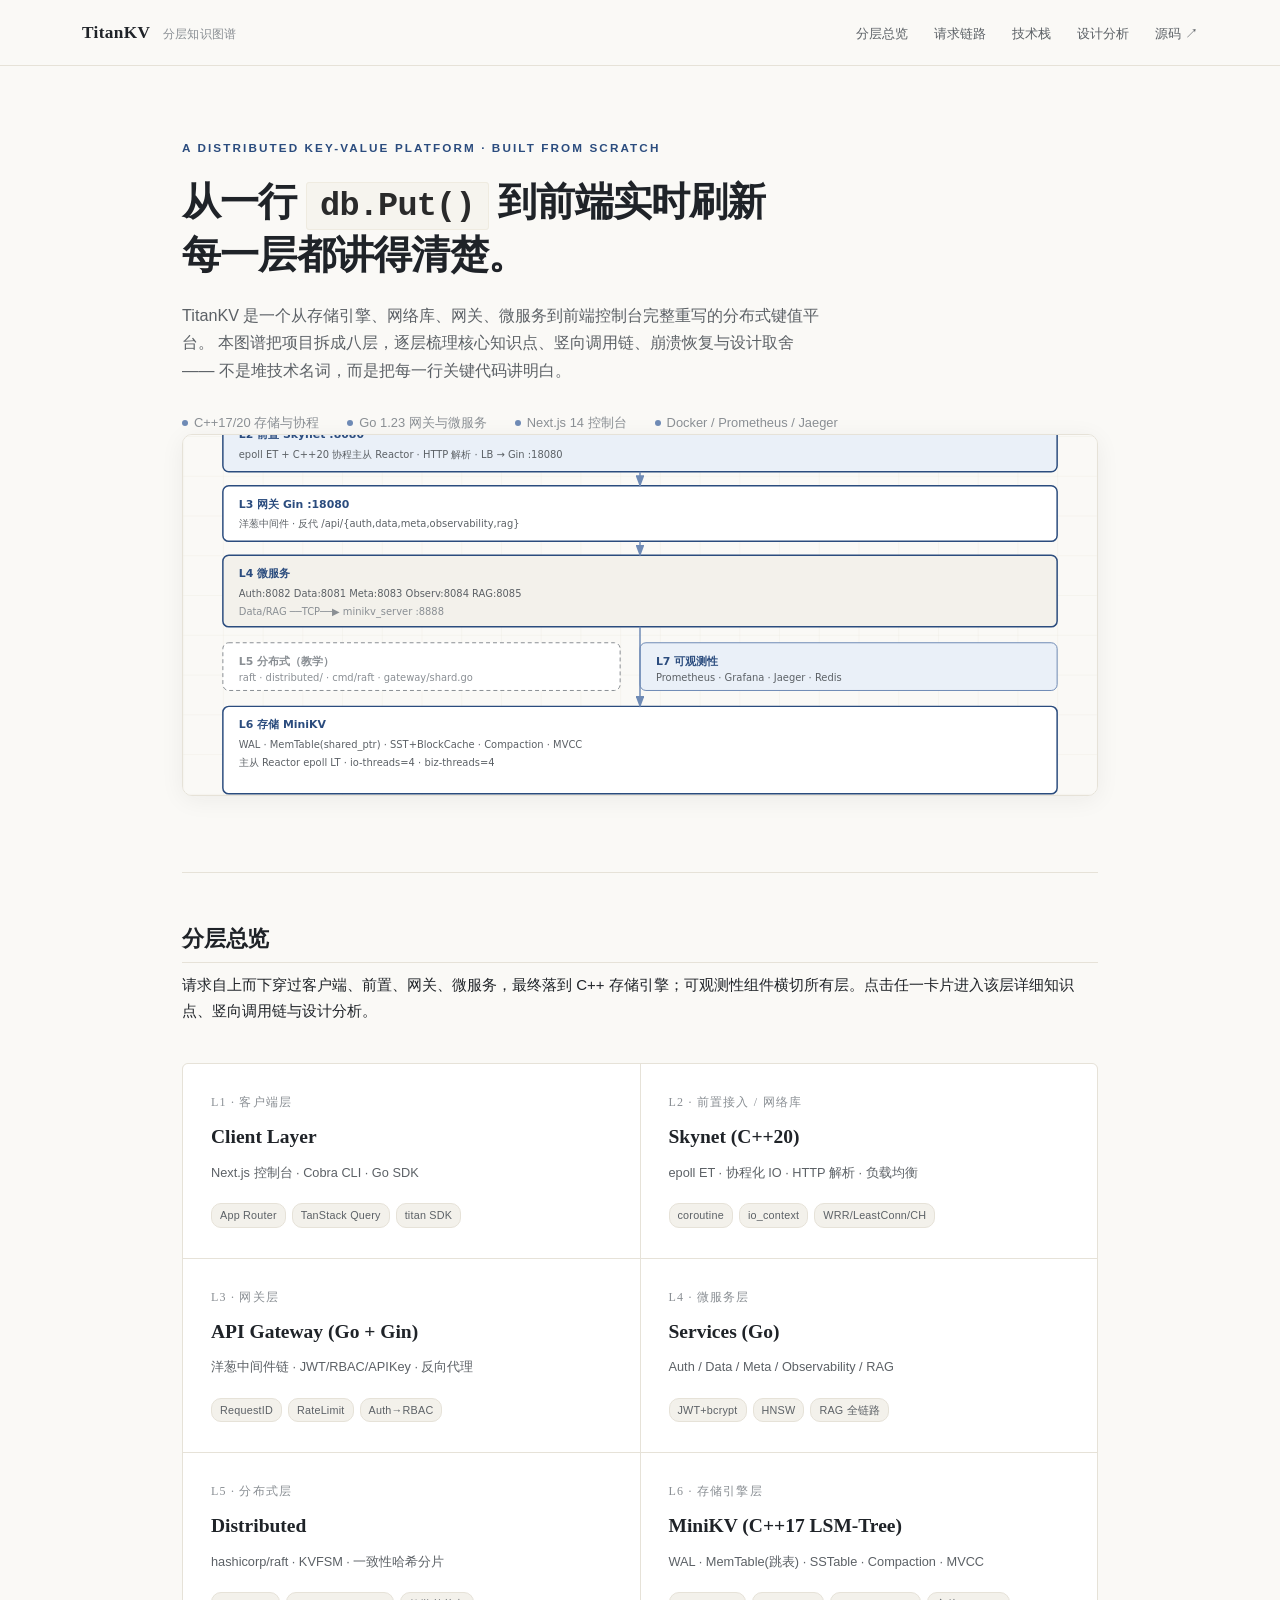
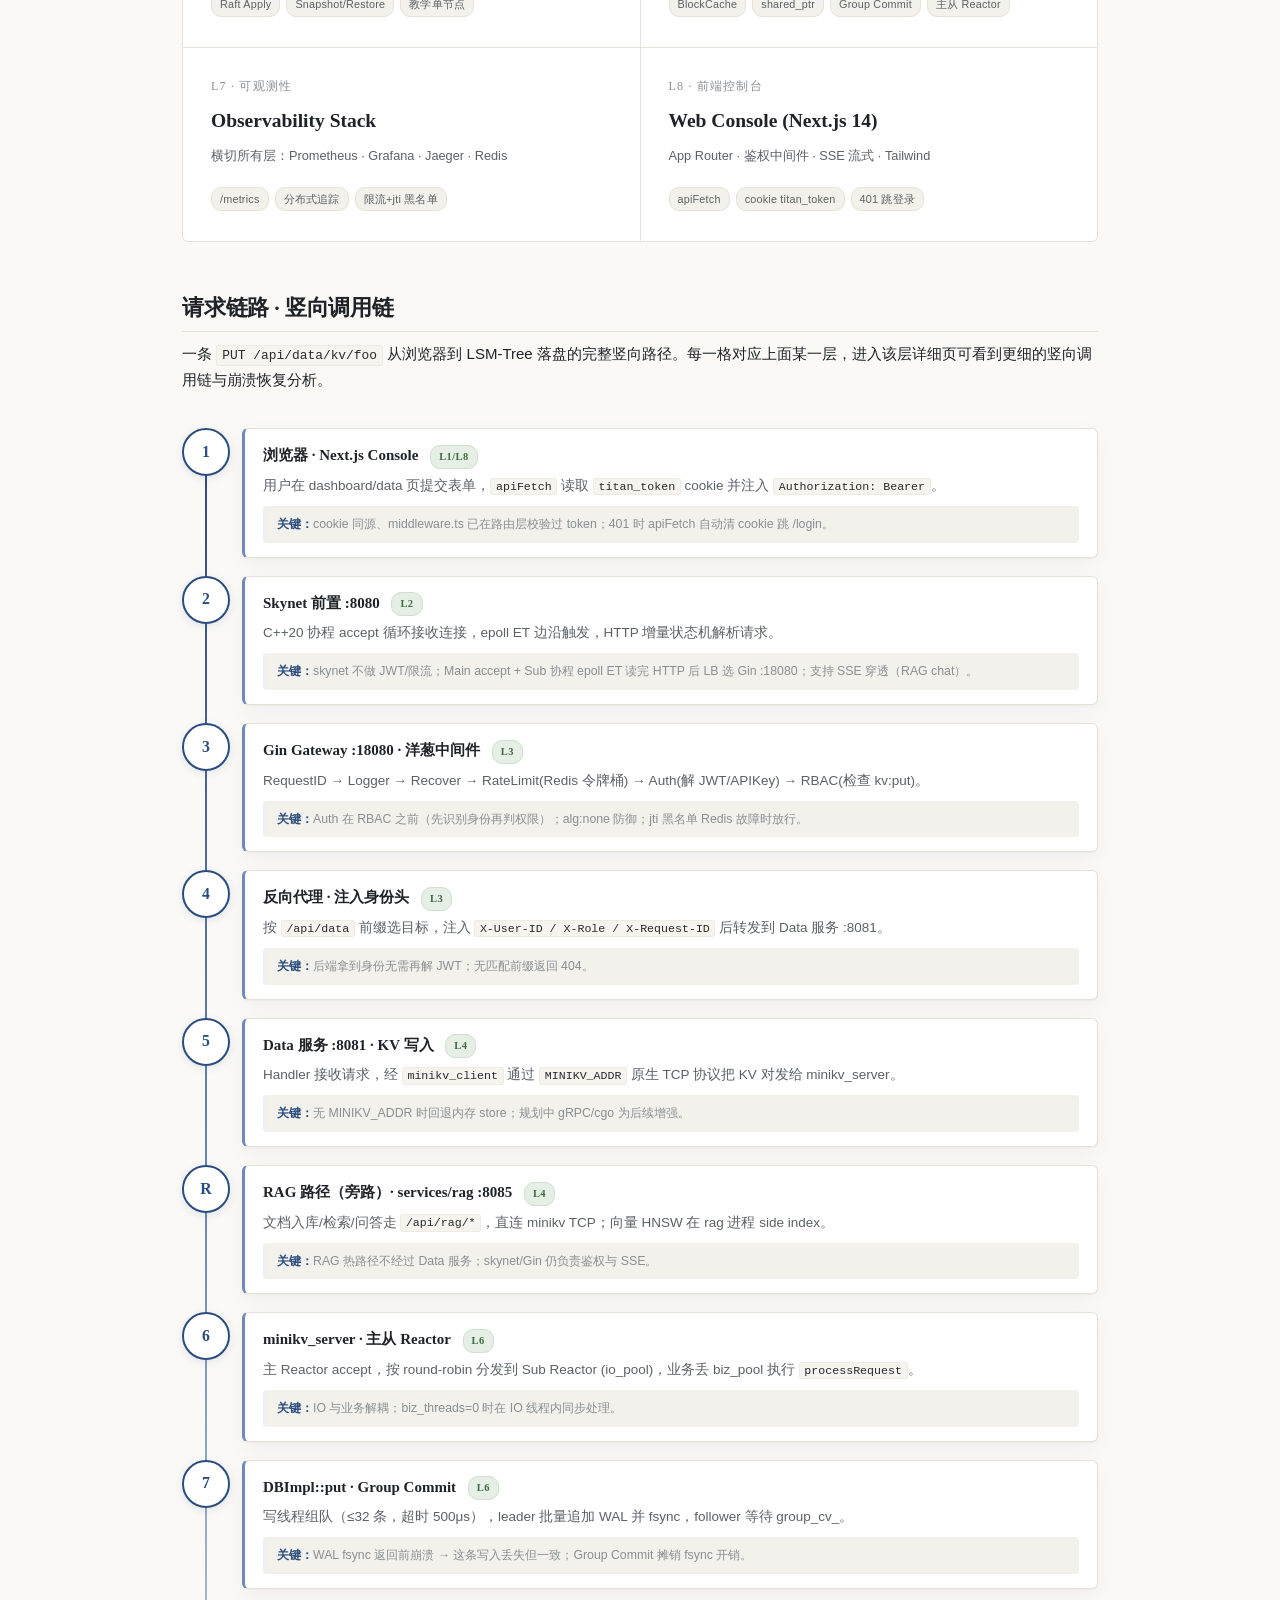
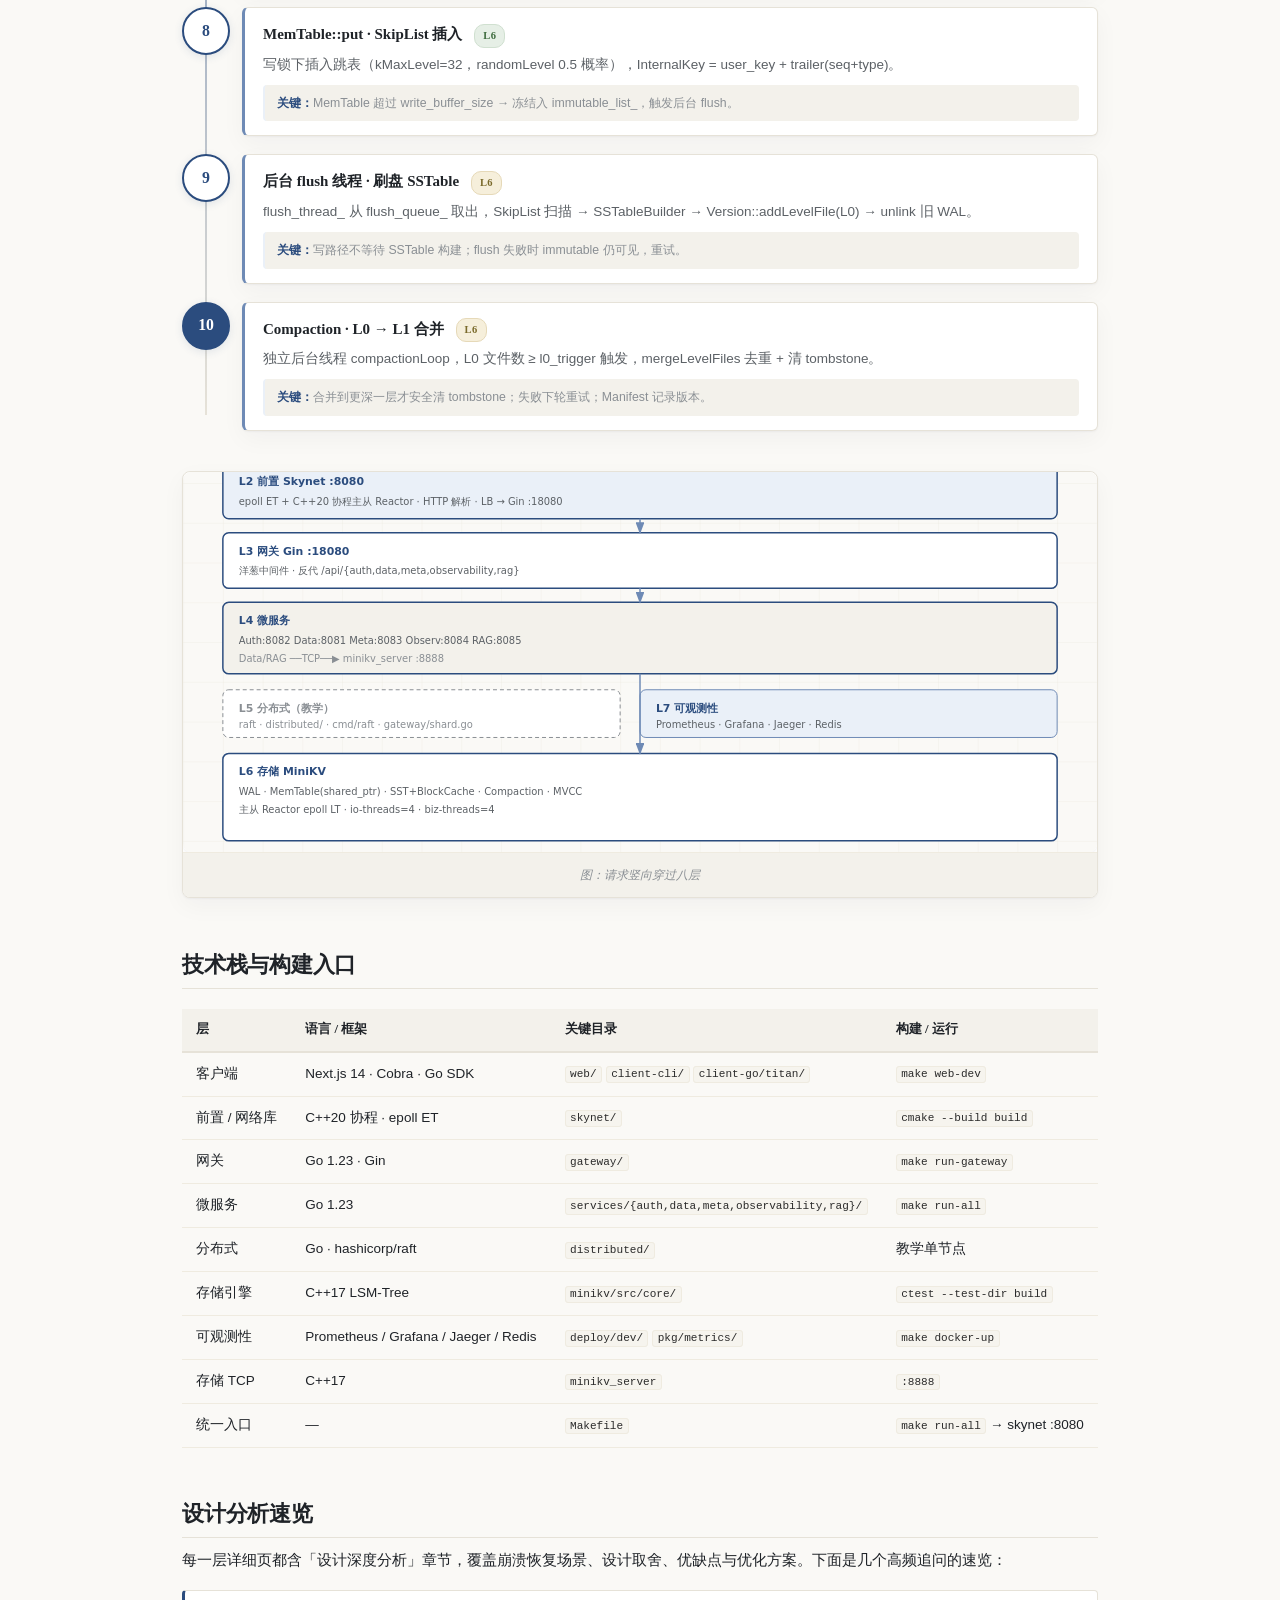
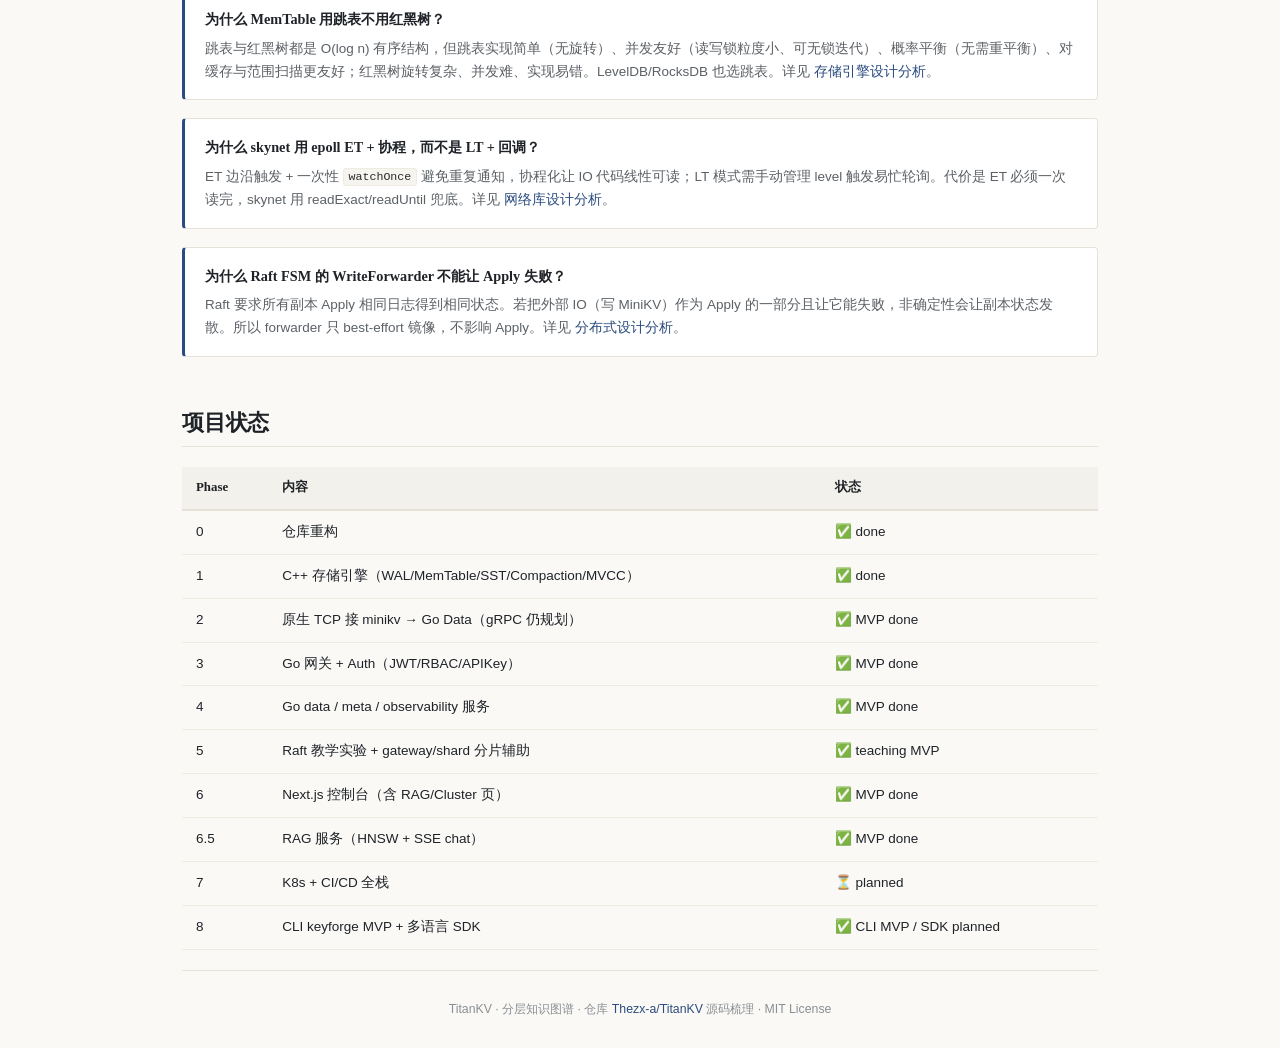
==== docs/layers/index.html @ b27667f7 "docs: 同步最新架构文档与分层知识图谱 对齐 18e3fe5 现状（RAG :8085、BlockCache、MemTable shared_ptr、skynet ET+协程、Raft 教学模块）" ====
<!DOCTYPE html>
<html lang="zh-CN">
<head>
  <meta charset="UTF-8" />
  <meta name="viewport" content="width=device-width, initial-scale=1.0" />
  <title>TitanKV · 分层知识图谱</title>
  <link rel="stylesheet" href="styles.css" />
</head>
<body>

<header class="topbar">
  <div class="topbar-inner">
    <div class="brand">TitanKV <small>分层知识图谱</small></div>
    <nav>
      <a href="#layers">分层总览</a>
      <a href="#flow">请求链路</a>
      <a href="#stack">技术栈</a>
      <a href="#analysis">设计分析</a>
      <a href="https://github.com/Thezx-a/TitanKV" target="_blank" rel="noopener">源码 ↗</a>
    </nav>
  </div>
</header>

<main class="shell">

  <section class="hero">
    <div class="eyebrow">A distributed key-value platform · built from scratch</div>
    <h1>从一行 <code>db.Put()</code> 到前端实时刷新<br/>每一层都讲得清楚。</h1>
    <p class="lede">
      TitanKV 是一个从存储引擎、网络库、网关、微服务到前端控制台完整重写的分布式键值平台。
      本图谱把项目拆成八层，逐层梳理核心知识点、竖向调用链、崩溃恢复与设计取舍——
      不是堆技术名词，而是把每一行关键代码讲明白。
    </p>
    <div class="hero-meta">
      <span><span class="dot"></span>C++17/20 存储与协程</span>
      <span><span class="dot"></span>Go 1.23 网关与微服务</span>
      <span><span class="dot"></span>Next.js 14 控制台</span>
      <span><span class="dot"></span>Docker / Prometheus / Jaeger</span>
    </div>
    <figure class="hero-figure">
      <img alt="TitanKV 数据流总览" src="architecture.svg" />
    </figure>
  </section>

  <h2 id="layers">分层总览</h2>
  <p>请求自上而下穿过客户端、前置、网关、微服务，最终落到 C++ 存储引擎；可观测性组件横切所有层。点击任一卡片进入该层详细知识点、竖向调用链与设计分析。</p>

  <div class="layer-grid">

    <a class="layer-card" href="client.html">
      <span class="num">L1 · 客户端层</span>
      <span class="title">Client Layer</span>
      <p class="sub">Next.js 控制台 · Cobra CLI · Go SDK</p>
      <div class="tags"><span class="tag">App Router</span><span class="tag">TanStack Query</span><span class="tag">titan SDK</span></div>
      <span class="arrow">→</span>
    </a>

    <a class="layer-card" href="network.html">
      <span class="num">L2 · 前置接入 / 网络库</span>
      <span class="title">Skynet (C++20)</span>
      <p class="sub">epoll ET · 协程化 IO · HTTP 解析 · 负载均衡</p>
      <div class="tags"><span class="tag">coroutine</span><span class="tag">io_context</span><span class="tag">WRR/LeastConn/CH</span></div>
      <span class="arrow">→</span>
    </a>

    <a class="layer-card" href="gateway.html">
      <span class="num">L3 · 网关层</span>
      <span class="title">API Gateway (Go + Gin)</span>
      <p class="sub">洋葱中间件链 · JWT/RBAC/APIKey · 反向代理</p>
      <div class="tags"><span class="tag">RequestID</span><span class="tag">RateLimit</span><span class="tag">Auth→RBAC</span></div>
      <span class="arrow">→</span>
    </a>

    <a class="layer-card" href="services.html">
      <span class="num">L4 · 微服务层</span>
      <span class="title">Services (Go)</span>
      <p class="sub">Auth / Data / Meta / Observability / RAG</p>
      <div class="tags"><span class="tag">JWT+bcrypt</span><span class="tag">HNSW</span><span class="tag">RAG 全链路</span></div>
      <span class="arrow">→</span>
    </a>

    <a class="layer-card" href="distributed.html">
      <span class="num">L5 · 分布式层</span>
      <span class="title">Distributed</span>
      <p class="sub">hashicorp/raft · KVFSM · 一致性哈希分片</p>
      <div class="tags"><span class="tag">Raft Apply</span><span class="tag">Snapshot/Restore</span><span class="tag">教学单节点</span></div>
      <span class="arrow">→</span>
    </a>

    <a class="layer-card" href="storage.html">
      <span class="num">L6 · 存储引擎层</span>
      <span class="title">MiniKV (C++17 LSM-Tree)</span>
      <p class="sub">WAL · MemTable(跳表) · SSTable · Compaction · MVCC</p>
      <div class="tags"><span class="tag">BlockCache</span><span class="tag">shared_ptr</span><span class="tag">Group Commit</span><span class="tag">主从 Reactor</span></div>
      <span class="arrow">→</span>
    </a>

    <a class="layer-card" href="observability.html">
      <span class="num">L7 · 可观测性</span>
      <span class="title">Observability Stack</span>
      <p class="sub">横切所有层：Prometheus · Grafana · Jaeger · Redis</p>
      <div class="tags"><span class="tag">/metrics</span><span class="tag">分布式追踪</span><span class="tag">限流+jti 黑名单</span></div>
      <span class="arrow">→</span>
    </a>

    <a class="layer-card" href="web.html">
      <span class="num">L8 · 前端控制台</span>
      <span class="title">Web Console (Next.js 14)</span>
      <p class="sub">App Router · 鉴权中间件 · SSE 流式 · Tailwind</p>
      <div class="tags"><span class="tag">apiFetch</span><span class="tag">cookie titan_token</span><span class="tag">401 跳登录</span></div>
      <span class="arrow">→</span>
    </a>

  </div>

  <h2 id="flow">请求链路 · 竖向调用链</h2>
  <p>一条 <code>PUT /api/data/kv/foo</code> 从浏览器到 LSM-Tree 落盘的完整竖向路径。每一格对应上面某一层，进入该层详细页可看到更细的竖向调用链与崩溃恢复分析。</p>

  <div class="vflow">
    <div class="vstep">
      <div class="vnode">1</div>
      <div class="vbody">
        <p class="vtitle">浏览器 · Next.js Console <span class="vtag safe">L1/L8</span></p>
        <p class="vdesc">用户在 dashboard/data 页提交表单，<code>apiFetch</code> 读取 <code>titan_token</code> cookie 并注入 <code>Authorization: Bearer</code>。</p>
        <p class="vdetail"><strong>关键：</strong>cookie 同源、middleware.ts 已在路由层校验过 token；401 时 apiFetch 自动清 cookie 跳 /login。</p>
      </div>
    </div>
    <div class="vstep">
      <div class="vnode">2</div>
      <div class="vbody">
        <p class="vtitle">Skynet 前置 :8080 <span class="vtag safe">L2</span></p>
        <p class="vdesc">C++20 协程 accept 循环接收连接，epoll ET 边沿触发，HTTP 增量状态机解析请求。</p>
        <p class="vdetail"><strong>关键：</strong>skynet 不做 JWT/限流；Main accept + Sub 协程 epoll ET 读完 HTTP 后 LB 选 Gin :18080；支持 SSE 穿透（RAG chat）。</p>
      </div>
    </div>
    <div class="vstep">
      <div class="vnode">3</div>
      <div class="vbody">
        <p class="vtitle">Gin Gateway :18080 · 洋葱中间件 <span class="vtag safe">L3</span></p>
        <p class="vdesc">RequestID → Logger → Recover → RateLimit(Redis 令牌桶) → Auth(解 JWT/APIKey) → RBAC(检查 kv:put)。</p>
        <p class="vdetail"><strong>关键：</strong>Auth 在 RBAC 之前（先识别身份再判权限）；alg:none 防御；jti 黑名单 Redis 故障时放行。</p>
      </div>
    </div>
    <div class="vstep">
      <div class="vnode">4</div>
      <div class="vbody">
        <p class="vtitle">反向代理 · 注入身份头 <span class="vtag safe">L3</span></p>
        <p class="vdesc">按 <code>/api/data</code> 前缀选目标，注入 <code>X-User-ID / X-Role / X-Request-ID</code> 后转发到 Data 服务 :8081。</p>
        <p class="vdetail"><strong>关键：</strong>后端拿到身份无需再解 JWT；无匹配前缀返回 404。</p>
      </div>
    </div>
    <div class="vstep">
      <div class="vnode">5</div>
      <div class="vbody">
        <p class="vtitle">Data 服务 :8081 · KV 写入 <span class="vtag safe">L4</span></p>
        <p class="vdesc">Handler 接收请求，经 <code>minikv_client</code> 通过 <code>MINIKV_ADDR</code> 原生 TCP 协议把 KV 对发给 minikv_server。</p>
        <p class="vdetail"><strong>关键：</strong>无 MINIKV_ADDR 时回退内存 store；规划中 gRPC/cgo 为后续增强。</p>
      </div>
    </div>
    <div class="vstep alt">
      <div class="vnode">R</div>
      <div class="vbody">
        <p class="vtitle">RAG 路径（旁路）· services/rag :8085 <span class="vtag safe">L4</span></p>
        <p class="vdesc">文档入库/检索/问答走 <code>/api/rag/*</code>，直连 minikv TCP；向量 HNSW 在 rag 进程 side index。</p>
        <p class="vdetail"><strong>关键：</strong>RAG 热路径不经过 Data 服务；skynet/Gin 仍负责鉴权与 SSE。</p>
      </div>
    </div>
    <div class="vstep">
      <div class="vnode">6</div>
      <div class="vbody">
        <p class="vtitle">minikv_server · 主从 Reactor <span class="vtag safe">L6</span></p>
        <p class="vdesc">主 Reactor accept，按 round-robin 分发到 Sub Reactor (io_pool)，业务丢 biz_pool 执行 <code>processRequest</code>。</p>
        <p class="vdetail"><strong>关键：</strong>IO 与业务解耦；biz_threads=0 时在 IO 线程内同步处理。</p>
      </div>
    </div>
    <div class="vstep">
      <div class="vnode">7</div>
      <div class="vbody">
        <p class="vtitle">DBImpl::put · Group Commit <span class="vtag safe">L6</span></p>
        <p class="vdesc">写线程组队（≤32 条，超时 500μs），leader 批量追加 WAL 并 fsync，follower 等待 group_cv_。</p>
        <p class="vdetail"><strong>关键：</strong>WAL fsync 返回前崩溃 → 这条写入丢失但一致；Group Commit 摊销 fsync 开销。</p>
      </div>
    </div>
    <div class="vstep">
      <div class="vnode">8</div>
      <div class="vbody">
        <p class="vtitle">MemTable::put · SkipList 插入 <span class="vtag safe">L6</span></p>
        <p class="vdesc">写锁下插入跳表（kMaxLevel=32，randomLevel 0.5 概率），InternalKey = user_key + trailer(seq+type)。</p>
        <p class="vdetail"><strong>关键：</strong>MemTable 超过 write_buffer_size → 冻结入 immutable_list_，触发后台 flush。</p>
      </div>
    </div>
    <div class="vstep">
      <div class="vnode">9</div>
      <div class="vbody">
        <p class="vtitle">后台 flush 线程 · 刷盘 SSTable <span class="vtag warn">L6</span></p>
        <p class="vdesc">flush_thread_ 从 flush_queue_ 取出，SkipList 扫描 → SSTableBuilder → Version::addLevelFile(L0) → unlink 旧 WAL。</p>
        <p class="vdetail"><strong>关键：</strong>写路径不等待 SSTable 构建；flush 失败时 immutable 仍可见，重试。</p>
      </div>
    </div>
    <div class="vstep">
      <div class="vnode alt">10</div>
      <div class="vbody">
        <p class="vtitle">Compaction · L0 → L1 合并 <span class="vtag warn">L6</span></p>
        <p class="vdesc">独立后台线程 compactionLoop，L0 文件数 ≥ l0_trigger 触发，mergeLevelFiles 去重 + 清 tombstone。</p>
        <p class="vdetail"><strong>关键：</strong>合并到更深一层才安全清 tombstone；失败下轮重试；Manifest 记录版本。</p>
      </div>
    </div>
  </div>

  <figure class="figure wide arch-svg-wrap"><img alt="TitanKV 分层架构图" src="architecture.svg" style="width:100%;height:auto"/><figcaption class="figcap">图：请求竖向穿过八层</figcaption></figure>

  <h2 id="stack">技术栈与构建入口</h2>

  <table class="kp">
    <thead><tr><th>层</th><th>语言 / 框架</th><th>关键目录</th><th>构建 / 运行</th></tr></thead>
    <tbody>
      <tr><td>客户端</td><td>Next.js 14 · Cobra · Go SDK</td><td><code>web/</code> <code>client-cli/</code> <code>client-go/titan/</code></td><td><code>make web-dev</code></td></tr>
      <tr><td>前置 / 网络库</td><td>C++20 协程 · epoll ET</td><td><code>skynet/</code></td><td><code>cmake --build build</code></td></tr>
      <tr><td>网关</td><td>Go 1.23 · Gin</td><td><code>gateway/</code></td><td><code>make run-gateway</code></td></tr>
      <tr><td>微服务</td><td>Go 1.23</td><td><code>services/{auth,data,meta,observability,rag}/</code></td><td><code>make run-all</code></td></tr>
      <tr><td>分布式</td><td>Go · hashicorp/raft</td><td><code>distributed/</code></td><td>教学单节点</td></tr>
      <tr><td>存储引擎</td><td>C++17 LSM-Tree</td><td><code>minikv/src/core/</code></td><td><code>ctest --test-dir build</code></td></tr>
      <tr><td>可观测性</td><td>Prometheus / Grafana / Jaeger / Redis</td><td><code>deploy/dev/</code> <code>pkg/metrics/</code></td><td><code>make docker-up</code></td></tr>
      <tr><td>存储 TCP</td><td>C++17</td><td><code>minikv_server</code></td><td><code>:8888</code></td></tr>
      <tr><td>统一入口</td><td>—</td><td><code>Makefile</code></td><td><code>make run-all</code> → skynet :8080</td></tr>
    </tbody>
  </table>

  <h2 id="analysis">设计分析速览</h2>
  <p>每一层详细页都含「设计深度分析」章节，覆盖崩溃恢复场景、设计取舍、优缺点与优化方案。下面是几个高频追问的速览：</p>

  <div class="callout">
    <span class="ctitle">为什么 MemTable 用跳表不用红黑树？</span>
    跳表与红黑树都是 O(log n) 有序结构，但跳表实现简单（无旋转）、并发友好（读写锁粒度小、可无锁迭代）、概率平衡（无需重平衡）、对缓存与范围扫描更友好；红黑树旋转复杂、并发难、实现易错。LevelDB/RocksDB 也选跳表。详见 <a href="storage.html#analysis">存储引擎设计分析</a>。
  </div>
  <div class="callout">
    <span class="ctitle">为什么 skynet 用 epoll ET + 协程，而不是 LT + 回调？</span>
    ET 边沿触发 + 一次性 <code>watchOnce</code> 避免重复通知，协程化让 IO 代码线性可读；LT 模式需手动管理 level 触发易忙轮询。代价是 ET 必须一次读完，skynet 用 readExact/readUntil 兜底。详见 <a href="network.html#analysis">网络库设计分析</a>。
  </div>
  <div class="callout">
    <span class="ctitle">为什么 Raft FSM 的 WriteForwarder 不能让 Apply 失败？</span>
    Raft 要求所有副本 Apply 相同日志得到相同状态。若把外部 IO（写 MiniKV）作为 Apply 的一部分且让它能失败，非确定性会让副本状态发散。所以 forwarder 只 best-effort 镜像，不影响 Apply。详见 <a href="distributed.html#analysis">分布式设计分析</a>。
  </div>

  <h2>项目状态</h2>
  <table class="kp">
    <thead><tr><th>Phase</th><th>内容</th><th>状态</th></tr></thead>
    <tbody>
      <tr><td>0</td><td>仓库重构</td><td>✅ done</td></tr>
      <tr><td>1</td><td>C++ 存储引擎（WAL/MemTable/SST/Compaction/MVCC）</td><td>✅ done</td></tr>
      <tr><td>2</td><td>原生 TCP 接 minikv → Go Data（gRPC 仍规划）</td><td>✅ MVP done</td></tr>
      <tr><td>3</td><td>Go 网关 + Auth（JWT/RBAC/APIKey）</td><td>✅ MVP done</td></tr>
      <tr><td>4</td><td>Go data / meta / observability 服务</td><td>✅ MVP done</td></tr>
      <tr><td>5</td><td>Raft 教学实验 + gateway/shard 分片辅助</td><td>✅ teaching MVP</td></tr>
      <tr><td>6</td><td>Next.js 控制台（含 RAG/Cluster 页）</td><td>✅ MVP done</td></tr>
      <tr><td>6.5</td><td>RAG 服务（HNSW + SSE chat）</td><td>✅ MVP done</td></tr>
      <tr><td>7</td><td>K8s + CI/CD 全栈</td><td>⏳ planned</td></tr>
      <tr><td>8</td><td>CLI keyforge MVP + 多语言 SDK</td><td>✅ CLI MVP / SDK planned</td></tr>
    </tbody>
  </table>

  <div class="footer">
    TitanKV · 分层知识图谱 · 仓库 <a href="https://github.com/Thezx-a/TitanKV">Thezx-a/TitanKV</a> 源码梳理 · MIT License
  </div>

</main>

</body>
</html>
---- docs/layers/styles.css ----
/* ============================================================
   TitanKV 分层知识图谱 — 共享样式
   设计基调：浅色 / 简约 / 编辑器感 / 低 AI 味
   ============================================================ */

:root {
  /* 暖白底 + 墨黑字 + 单一深蓝点缀 */
  --bg:          #FAF9F6;
  --bg-soft:     #F3F1EB;
  --bg-card:     #FFFFFF;
  --ink:         #1F2328;
  --ink-soft:    #5C6166;
  --ink-mute:    #8A8F94;
  --line:        #E6E2D8;
  --line-soft:   #EFEBE0;
  --accent:      #2B4C7E;        /* 深墨蓝 */
  --accent-soft: #EAF0F8;
  --accent-mute: #6E8AB5;
  --warn:        #8A5A2B;        /* 暖棕，仅用于标签 */
  --code-bg:     #F6F4EE;
  --code-ink:    #2A2A2A;
  --shadow:      0 1px 2px rgba(31,35,40,.04), 0 8px 24px rgba(31,35,40,.04);
}

* { box-sizing: border-box; }

html, body {
  margin: 0;
  padding: 0;
  background: var(--bg);
  color: var(--ink);
  font-family: -apple-system, BlinkMacSystemFont, "Segoe UI", "PingFang SC",
               "Hiragino Sans GB", "Microsoft YaHei", "Helvetica Neue", Arial, sans-serif;
  font-size: 15px;
  line-height: 1.7;
  -webkit-font-smoothing: antialiased;
  -moz-osx-font-smoothing: grayscale;
  text-rendering: optimizeLegibility;
}

/* 衬线标题 — 编辑器/文档感，弱化 AI 模板感 */
h1, h2, h3, h4 {
  font-family: "Iowan Old Style", "Apple Garamond", "Baskerville",
               "Times New Roman", "Songti SC", "SimSun", serif;
  color: var(--ink);
  font-weight: 600;
  letter-spacing: -0.01em;
  line-height: 1.35;
  margin: 0 0 .4em;
}
h1 { font-size: 2.1rem; letter-spacing: -0.02em; }
h2 { font-size: 1.45rem; margin-top: 2.4em; padding-bottom: .35em; border-bottom: 1px solid var(--line); }
h3 { font-size: 1.12rem; margin-top: 1.8em; color: var(--ink); }
h4 { font-size: .98rem; margin-top: 1.4em; color: var(--ink-soft); font-weight: 600; }

p { margin: 0 0 1em; }
a { color: var(--accent); text-decoration: none; border-bottom: 1px solid transparent; transition: border-color .15s; }
a:hover { border-bottom-color: var(--accent); }

code, pre, kbd {
  font-family: "SFMono-Regular", "JetBrains Mono", "Fira Code", Consolas,
               "Liberation Mono", Menlo, monospace;
  font-size: .86em;
}
code {
  background: var(--code-bg);
  color: var(--code-ink);
  padding: .12em .4em;
  border-radius: 3px;
  border: 1px solid var(--line-soft);
}
pre {
  background: var(--code-bg);
  border: 1px solid var(--line);
  border-left: 3px solid var(--accent-mute);
  border-radius: 4px;
  padding: 1em 1.15em;
  overflow-x: auto;
  margin: 1.2em 0;
  line-height: 1.55;
}
pre code { background: none; border: 0; padding: 0; font-size: .85em; }

/* —— 布局 —— */
.shell {
  max-width: 980px;
  margin: 0 auto;
  padding: 0 32px;
}
.layout {
  display: grid;
  grid-template-columns: 220px 1fr;
  gap: 48px;
  max-width: 1180px;
  margin: 0 auto;
  padding: 0 32px;
}
.sidebar {
  position: sticky;
  top: 0;
  align-self: start;
  height: 100vh;
  padding: 40px 0;
  overflow-y: auto;
}
.content { padding: 48px 0 96px; min-width: 0; }

/* —— 顶部细条 —— */
.topbar {
  border-bottom: 1px solid var(--line);
  background: var(--bg);
}
.topbar-inner {
  max-width: 1180px;
  margin: 0 auto;
  padding: 18px 32px;
  display: flex;
  align-items: baseline;
  justify-content: space-between;
}
.brand {
  font-family: "Iowan Old Style", "Baskerville", "Songti SC", serif;
  font-size: 1.15rem;
  font-weight: 600;
  letter-spacing: .02em;
}
.brand small {
  font-family: inherit;
  font-weight: 400;
  color: var(--ink-mute);
  font-size: .82rem;
  margin-left: 8px;
}
.topbar nav a {
  color: var(--ink-soft);
  font-size: .88rem;
  margin-left: 22px;
  border-bottom: 0;
}
.topbar nav a:hover { color: var(--accent); }

/* —— 首页 hero —— */
.hero {
  padding: 72px 0 40px;
  border-bottom: 1px solid var(--line);
}
.hero .eyebrow {
  font-size: .78rem;
  letter-spacing: .18em;
  text-transform: uppercase;
  color: var(--accent);
  font-weight: 600;
  margin-bottom: 18px;
}
.hero h1 {
  font-size: 2.6rem;
  margin-bottom: .5em;
}
.hero .lede {
  font-size: 1.08rem;
  color: var(--ink-soft);
  max-width: 640px;
  margin-bottom: 0;
}
.hero-meta {
  margin-top: 28px;
  display: flex;
  gap: 28px;
  flex-wrap: wrap;
  color: var(--ink-mute);
  font-size: .86rem;
}
.hero-meta span { display: inline-flex; align-items: center; gap: 6px; }
.dot { width: 6px; height: 6px; border-radius: 50%; background: var(--accent-mute); display: inline-block; }

/* —— 层卡片网格 —— */
.layer-grid {
  display: grid;
  grid-template-columns: repeat(2, 1fr);
  gap: 1px;
  background: var(--line);
  border: 1px solid var(--line);
  border-radius: 6px;
  overflow: hidden;
  margin: 40px 0;
}
.layer-card {
  background: var(--bg-card);
  padding: 28px 28px 30px;
  text-decoration: none;
  color: inherit;
  border-bottom: 0;
  display: flex;
  flex-direction: column;
  gap: 8px;
  transition: background .15s;
  position: relative;
}
.layer-card:hover { background: var(--accent-soft); border-bottom: 0; }
.layer-card .num {
  font-family: "Iowan Old Style", "Baskerville", serif;
  font-size: .8rem;
  color: var(--ink-mute);
  letter-spacing: .1em;
}
.layer-card .title {
  font-family: "Iowan Old Style", "Baskerville", "Songti SC", serif;
  font-size: 1.3rem;
  font-weight: 600;
  color: var(--ink);
}
.layer-card .sub {
  font-size: .85rem;
  color: var(--ink-soft);
  margin: 0;
}
.layer-card .tags {
  margin-top: 12px;
  display: flex;
  gap: 6px;
  flex-wrap: wrap;
}
.tag {
  font-size: .72rem;
  color: var(--ink-soft);
  background: var(--bg-soft);
  border: 1px solid var(--line);
  padding: 2px 8px;
  border-radius: 10px;
  letter-spacing: .02em;
}
.layer-card .arrow {
  position: absolute;
  right: 24px;
  bottom: 26px;
  color: var(--accent-mute);
  font-size: 1.1rem;
  opacity: 0;
  transition: opacity .15s, transform .15s;
}
.layer-card:hover .arrow { opacity: 1; transform: translateX(4px); }

/* —— 请求链路（流程图） —— */
.flow {
  border: 1px solid var(--line);
  border-radius: 6px;
  background: var(--bg-card);
  padding: 28px;
  margin: 32px 0;
}
.flow-title {
  font-family: "Iowan Old Style", "Baskerville", serif;
  font-size: 1.05rem;
  margin: 0 0 18px;
  color: var(--ink);
}
.flow-track {
  display: flex;
  align-items: stretch;
  gap: 0;
  overflow-x: auto;
  padding-bottom: 4px;
}
.flow-node {
  flex: 1;
  min-width: 110px;
  text-align: center;
  padding: 14px 8px;
  border: 1px solid var(--line);
  border-radius: 4px;
  background: var(--bg);
  font-size: .82rem;
}
.flow-node .fn {
  font-weight: 600;
  color: var(--ink);
  display: block;
  margin-bottom: 2px;
}
.flow-node .fd { color: var(--ink-mute); font-size: .74rem; }
.flow-arrow {
  flex: 0 0 auto;
  align-self: center;
  color: var(--accent-mute);
  padding: 0 6px;
  font-size: .9rem;
}

/* —— 数据流图（首页 ASCII 风） —— */
.arch-diagram {
  background: var(--bg-card);
  border: 1px solid var(--line);
  border-radius: 6px;
  padding: 24px 28px;
  margin: 32px 0;
  font-family: "SFMono-Regular", "JetBrains Mono", Consolas, monospace;
  font-size: .78rem;
  line-height: 1.5;
  color: var(--ink-soft);
  overflow-x: auto;
  white-space: pre;
}

/* —— 知识表 —— */
table.kp {
  width: 100%;
  border-collapse: collapse;
  margin: 20px 0;
  font-size: .9rem;
}
table.kp th, table.kp td {
  text-align: left;
  padding: 10px 14px;
  border-bottom: 1px solid var(--line-soft);
  vertical-align: top;
}
table.kp thead th {
  font-family: "Iowan Old Style", "Basketti", serif;
  font-weight: 600;
  color: var(--ink);
  border-bottom: 2px solid var(--line);
  background: var(--bg-soft);
  font-size: .86rem;
}
table.kp tbody tr:hover { background: var(--bg-soft); }
table.kp td code { font-size: .82em; }

/* —— 知识块（每层详情用） —— */
.block {
  border: 1px solid var(--line);
  border-radius: 6px;
  background: var(--bg-card);
  padding: 26px 30px;
  margin: 22px 0;
  box-shadow: var(--shadow);
}
.block-head {
  display: flex;
  align-items: baseline;
  justify-content: space-between;
  margin-bottom: 14px;
  padding-bottom: 12px;
  border-bottom: 1px solid var(--line-soft);
}
.block-head h3 { margin: 0; font-size: 1.08rem; }
.block-head .src {
  font-family: "SFMono-Regular", Consolas, monospace;
  font-size: .76rem;
  color: var(--ink-mute);
}
.block-head .src a { color: var(--accent-mute); }
.block-body p { font-size: .92rem; color: var(--ink-soft); margin-bottom: .8em; }
.block-body ul { padding-left: 1.2em; margin: .4em 0 .8em; color: var(--ink-soft); font-size: .92rem; }
.block-body li { margin-bottom: .35em; }
.block-body li strong { color: var(--ink); font-weight: 600; }

/* —— 侧栏导航 —— */
.side-title {
  font-family: "Iowan Old Style", "Basketti", serif;
  font-size: .78rem;
  letter-spacing: .14em;
  text-transform: uppercase;
  color: var(--ink-mute);
  margin: 0 0 14px;
}
.side-list { list-style: none; padding: 0; margin: 0 0 28px; }
.side-list li { margin: 0 0 2px; }
.side-list a {
  display: block;
  padding: 5px 0;
  color: var(--ink-soft);
  font-size: .86rem;
  border-bottom: 0;
  border-left: 2px solid transparent;
  padding-left: 12px;
}
.side-list a:hover { color: var(--accent); border-left-color: var(--accent-soft); }
.side-list a.active { color: var(--accent); border-left-color: var(--accent); font-weight: 500; }
.side-list .layer-num { color: var(--ink-mute); font-size: .76rem; margin-right: 6px; }

.side-back {
  display: inline-block;
  margin-top: 18px;
  font-size: .84rem;
  color: var(--ink-soft);
  border: 1px solid var(--line);
  padding: 6px 12px;
  border-radius: 4px;
}
.side-back:hover { color: var(--accent); border-color: var(--accent-mute); }

/* —— 页头（每层页） —— */
.page-head {
  border-bottom: 1px solid var(--line);
  padding-bottom: 28px;
  margin-bottom: 8px;
}
.page-head .crumb {
  font-size: .8rem;
  color: var(--ink-mute);
  margin-bottom: 14px;
}
.page-head .crumb a { color: var(--ink-soft); }
.page-head .crumb .sep { margin: 0 8px; color: var(--ink-mute); }
.page-head h1 { font-size: 2.1rem; margin-bottom: .3em; }
.page-head .desc { color: var(--ink-soft); font-size: 1.02rem; max-width: 680px; margin-bottom: 0; }
.page-head .meta {
  margin-top: 20px;
  display: flex;
  gap: 10px;
  flex-wrap: wrap;
}
.chip {
  font-size: .74rem;
  color: var(--ink-soft);
  background: var(--bg-soft);
  border: 1px solid var(--line);
  padding: 3px 10px;
  border-radius: 12px;
}

/* —— 小节分隔 —— */
hr.thin { border: 0; border-top: 1px solid var(--line); margin: 36px 0; }

/* —— 关键文件列表 —— */
.file-list { list-style: none; padding: 0; margin: 12px 0; }
.file-list li {
  padding: 8px 0;
  border-bottom: 1px dashed var(--line-soft);
  font-size: .88rem;
  display: flex;
  gap: 12px;
  align-items: baseline;
}
.file-list li:last-child { border-bottom: 0; }
.file-list .fp {
  font-family: "SFMono-Regular", Consolas, monospace;
  color: var(--accent);
  font-size: .84rem;
  flex: 0 0 auto;
}
.file-list .fd { color: var(--ink-soft); }

/* —— 页脚 —— */
.footer {
  border-top: 1px solid var(--line);
  padding: 28px 0;
  color: var(--ink-mute);
  font-size: .82rem;
  text-align: center;
}

/* —— 响应式 —— */
@media (max-width: 880px) {
  .layout { grid-template-columns: 1fr; gap: 0; padding: 0 22px; }
  .sidebar { position: static; height: auto; padding: 22px 0 8px; border-bottom: 1px solid var(--line); }
  .layer-grid { grid-template-columns: 1fr; }
  .hero { padding: 48px 0 28px; }
  .hero h1 { font-size: 2rem; }
  .shell, .topbar-inner { padding: 0 22px; }
  .content { padding: 28px 0 64px; }
  .flow-track { flex-direction: column; }
  .flow-arrow { transform: rotate(90deg); padding: 4px 0; }
}

/* —— 高亮当前层（首页当前层标记） —— */
.cur { color: var(--accent); font-weight: 600; }

/* ============================================================
   图片 figure — 真实彩色图，圆角 + 细边 + 阴影
   ============================================================ */
.figure {
  margin: 32px 0;
  border: 1px solid var(--line);
  border-radius: 8px;
  overflow: hidden;
  background: var(--bg-card);
  box-shadow: var(--shadow);
}
.figure img {
  display: block;
  width: 100%;
  height: auto;
}
.figure.wide img { max-height: 380px; object-fit: cover; }
.figure.fig-caption { padding: 0; }
.figcap {
  padding: 12px 18px;
  font-size: .8rem;
  color: var(--ink-mute);
  background: var(--bg-soft);
  border-top: 1px solid var(--line-soft);
  font-family: "Iowan Old Style", "Baskerville", serif;
  font-style: italic;
}
.figure.rounded img { border-radius: 8px; }

.hero-figure {
  margin: 0 0 36px;
  border-radius: 10px;
  overflow: hidden;
  border: 1px solid var(--line);
  box-shadow: 0 4px 24px rgba(31,35,40,.06);
}
.hero-figure img { display: block; width: 100%; height: auto; max-height: 360px; object-fit: cover; }

.layer-banner {
  margin: 20px 0 28px;
  border-radius: 8px;
  overflow: hidden;
  border: 1px solid var(--line);
  box-shadow: var(--shadow);
}
.layer-banner img { display: block; width: 100%; height: 220px; object-fit: cover; }

/* ============================================================
   竖向调用流程图 — vflow
   彩色编号节点 + 竖向连接线
   ============================================================ */
.vflow {
  position: relative;
  margin: 28px 0 32px;
  padding: 8px 0 8px 0;
}
.vflow::before {
  content: "";
  position: absolute;
  left: 23px;
  top: 24px;
  bottom: 24px;
  width: 2px;
  background: linear-gradient(to bottom, var(--accent) 0%, var(--accent-mute) 50%, var(--line) 100%);
}
.vstep {
  position: relative;
  padding: 0 0 18px 60px;
  margin: 0;
}
.vstep:last-child { padding-bottom: 0; }
.vstep .vnode {
  position: absolute;
  left: 0;
  top: 0;
  width: 48px;
  height: 48px;
  border-radius: 50%;
  background: var(--bg-card);
  border: 2px solid var(--accent);
  color: var(--accent);
  font-family: "Iowan Old Style", "Baskerville", serif;
  font-weight: 600;
  font-size: 1.05rem;
  display: flex;
  align-items: center;
  justify-content: center;
  box-shadow: 0 2px 8px rgba(43,76,126,.12);
  z-index: 1;
}
.vstep .vnode.alt { background: var(--accent); color: #fff; border-color: var(--accent); }
.vstep .vnode.warn { border-color: var(--warn); color: var(--warn); }
.vstep .vbody {
  background: var(--bg-card);
  border: 1px solid var(--line);
  border-left: 3px solid var(--accent-mute);
  border-radius: 6px;
  padding: 14px 18px;
  box-shadow: var(--shadow);
}
.vstep .vtitle {
  font-family: "Iowan Old Style", "Baskerville", "Songti SC", serif;
  font-size: 1rem;
  font-weight: 600;
  color: var(--ink);
  margin: 0 0 6px;
}
.vstep .vdesc {
  font-size: .9rem;
  color: var(--ink-soft);
  margin: 0 0 8px;
}
.vstep .vdetail {
  font-size: .82rem;
  color: var(--ink-mute);
  background: var(--bg-soft);
  border-radius: 4px;
  padding: 8px 12px;
  border-left: 2px solid var(--accent-soft);
  margin: 0;
  white-space: pre-wrap;
}
.vstep .vdetail strong { color: var(--accent); font-weight: 600; }
.vstep .vtag {
  display: inline-block;
  font-size: .7rem;
  letter-spacing: .04em;
  padding: 2px 8px;
  border-radius: 10px;
  margin-left: 8px;
  vertical-align: middle;
}
.vtag.danger { background: #F5E8DD; color: #8A5A2B; border: 1px solid #E8D5C4; }
.vtag.safe   { background: #E6EFE6; color: #3E6B3E; border: 1px solid #D0E0D0; }
.vtag.warn   { background: #F6EFDB; color: #7A6A2B; border: 1px solid #E6D9B8; }

/* 双列竖向流程（并列对照，如读/写路径） */
.vflow-pair {
  display: grid;
  grid-template-columns: 1fr 1fr;
  gap: 28px;
  margin: 28px 0;
}
.vflow-pair .vflow::before { left: 23px; }
.vflow-pair h4 {
  text-align: center;
  margin: 0 0 14px;
  font-size: .95rem;
  color: var(--ink-soft);
  border-bottom: 1px solid var(--line);
  padding-bottom: 8px;
}
@media (max-width: 720px) {
  .vflow-pair { grid-template-columns: 1fr; }
}

/* ============================================================
   设计深度分析 — analysis
   ============================================================ */
.analysis {
  margin: 40px 0;
  padding: 32px 0 8px;
  border-top: 2px solid var(--accent);
}
.analysis > h2 {
  margin-top: 0;
  border-bottom: 0;
  padding-bottom: 0;
}
.analysis .lead {
  color: var(--ink-soft);
  font-size: .98rem;
  max-width: 720px;
  margin-bottom: 24px;
}

/* 崩溃恢复场景卡片网格 */
.scenario-grid {
  display: grid;
  grid-template-columns: repeat(2, 1fr);
  gap: 16px;
  margin: 20px 0;
}
.scenario {
  border: 1px solid var(--line);
  border-radius: 6px;
  padding: 16px 18px;
  background: var(--bg-card);
  box-shadow: var(--shadow);
}
.scenario .shead {
  display: flex;
  align-items: center;
  gap: 8px;
  margin-bottom: 8px;
}
.scenario .snum {
  font-family: "Iowan Old Style", "Baskerville", serif;
  font-size: .76rem;
  color: var(--accent);
  font-weight: 600;
  letter-spacing: .08em;
}
.scenario .stitle {
  font-family: "Iowan Old Style", "Baskerville", serif;
  font-size: .96rem;
  font-weight: 600;
  color: var(--ink);
  margin: 0;
}
.scenario .sbody {
  font-size: .85rem;
  color: var(--ink-soft);
  margin: 0;
}
.scenario .sbody strong { color: var(--accent); }
.scenario.danger { border-left: 3px solid #C97A4A; }
.scenario.safe { border-left: 3px solid #6B9E78; }
.scenario.warn { border-left: 3px solid #C9A84A; }
.scenario .sresult {
  margin-top: 8px;
  font-size: .78rem;
  padding: 4px 10px;
  border-radius: 4px;
  display: inline-block;
}
.sresult.ok { background: #E6EFE6; color: #3E6B3E; }
.sresult.bad { background: #F5E8DD; color: #8A5A2B; }
@media (max-width: 720px) { .scenario-grid { grid-template-columns: 1fr; } }

/* 优缺点对照 */
.procon {
  display: grid;
  grid-template-columns: 1fr 1fr;
  gap: 1px;
  background: var(--line);
  border: 1px solid var(--line);
  border-radius: 6px;
  overflow: hidden;
  margin: 20px 0;
}
.procon > div {
  background: var(--bg-card);
  padding: 18px 22px;
}
.procon h4 {
  margin: 0 0 10px;
  font-size: .92rem;
  display: flex;
  align-items: center;
  gap: 8px;
}
.procon .pros h4 { color: #3E6B3E; }
.procon .cons h4 { color: #8A5A2B; }
.procon .badge {
  font-size: .7rem;
  padding: 2px 8px;
  border-radius: 10px;
  font-weight: 400;
}
.pros .badge { background: #E6EFE6; }
.cons .badge { background: #F5E8DD; }
.procon ul { margin: 0; padding-left: 1.1em; }
.procon li {
  font-size: .85rem;
  color: var(--ink-soft);
  margin-bottom: .4em;
  line-height: 1.55;
}
.procon li strong { color: var(--ink); }
@media (max-width: 720px) { .procon { grid-template-columns: 1fr; } }

/* 设计取舍说明块 */
.callout {
  border: 1px solid var(--line);
  border-left: 3px solid var(--accent);
  background: var(--bg-card);
  padding: 16px 20px;
  border-radius: 4px;
  margin: 18px 0;
  font-size: .9rem;
  color: var(--ink-soft);
}
.callout strong { color: var(--accent); }
.callout .ctitle {
  display: block;
  font-family: "Iowan Old Style", "Baskerville", serif;
  font-weight: 600;
  color: var(--ink);
  margin-bottom: 6px;
  font-size: .95rem;
}

/* 技术选型对比表 — 增强版 */
table.compare {
  width: 100%;
  border-collapse: collapse;
  margin: 18px 0;
  font-size: .86rem;
}
table.compare th, table.compare td {
  text-align: left;
  padding: 11px 14px;
  border-bottom: 1px solid var(--line-soft);
  vertical-align: top;
}
table.compare thead th {
  font-family: "Iowan Old Style", "Baskerville", serif;
  font-weight: 600;
  color: var(--ink);
  border-bottom: 2px solid var(--accent-mute);
  background: var(--bg-soft);
}
table.compare tbody tr:hover { background: var(--bg-soft); }
table.compare .win { color: #3E6B3E; font-weight: 600; }
table.compare .lose { color: var(--ink-mute); }
table.compare td code { font-size: .82em; }


/* SVG architecture diagram */
.arch-svg-wrap { margin: 1.5em 0; text-align: center; }
.arch-svg-wrap img { max-width: 100%; height: auto; border-radius: 8px; box-shadow: var(--shadow); }
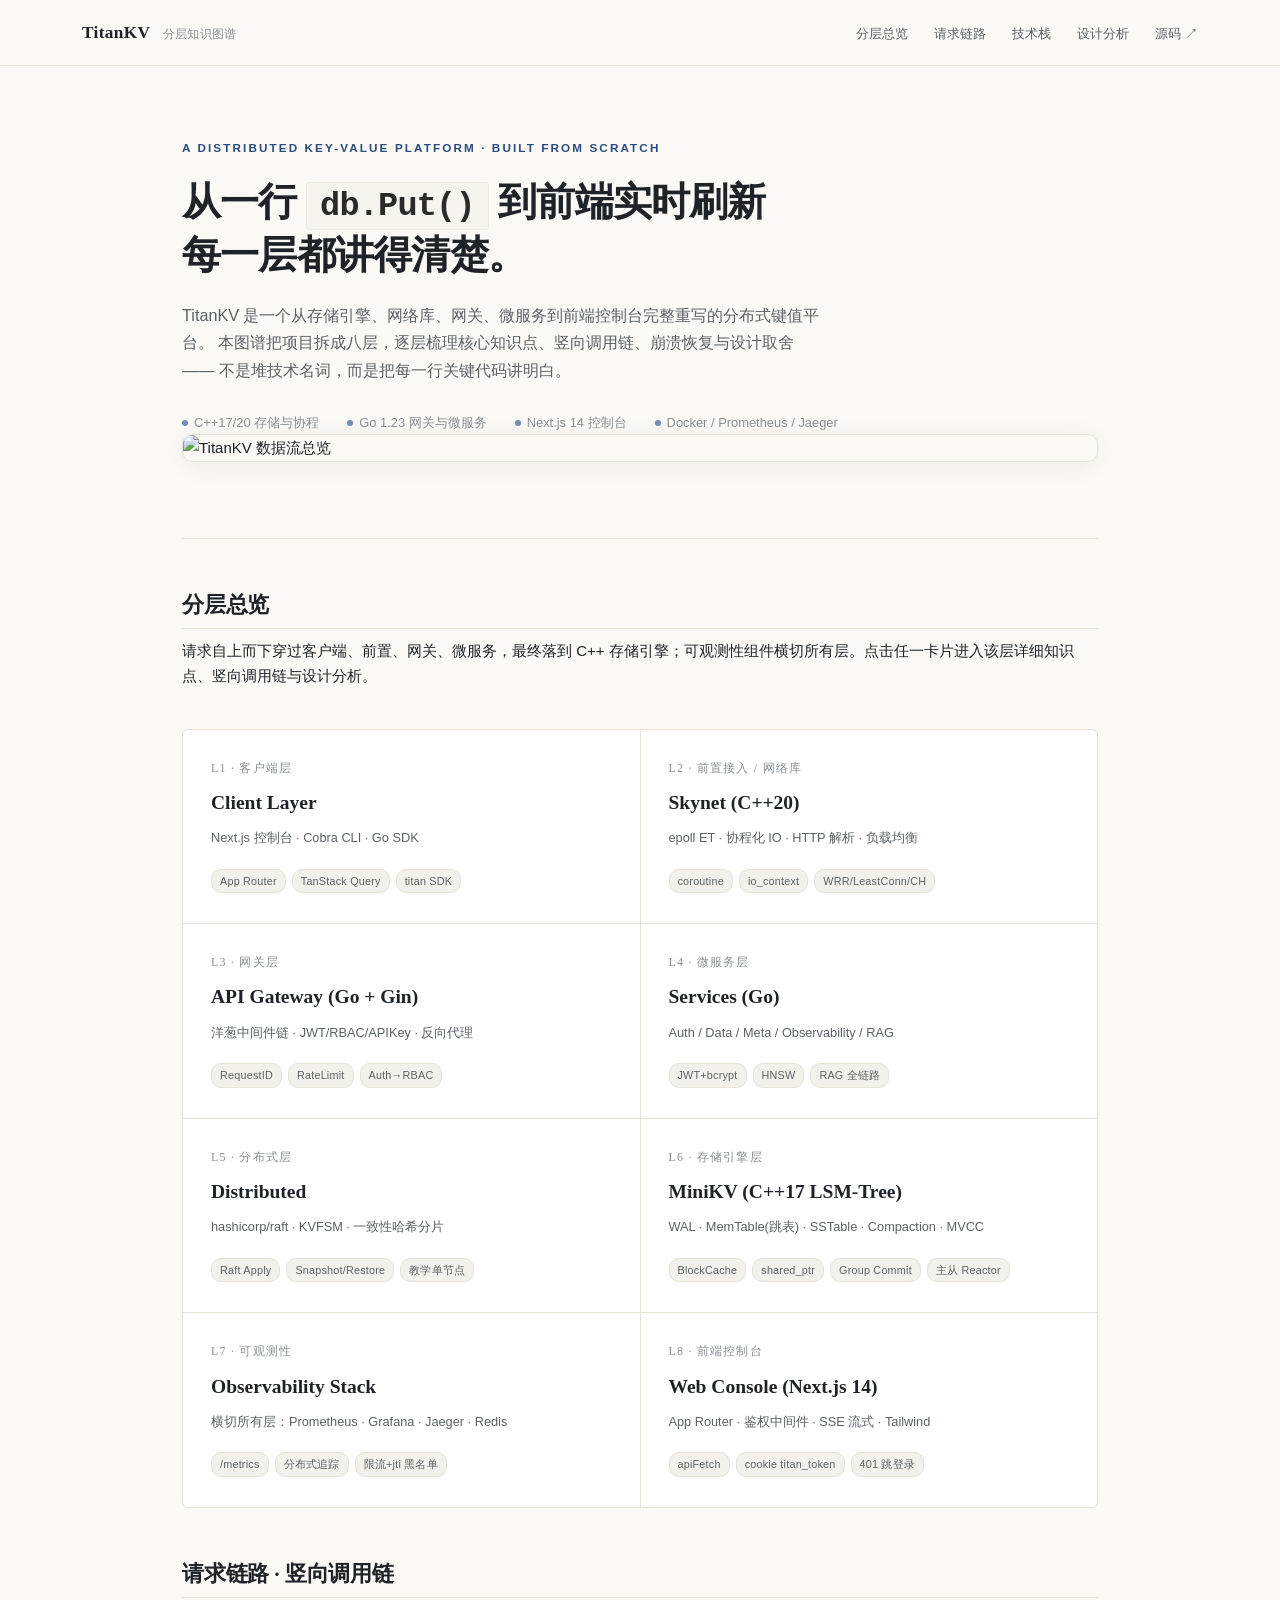
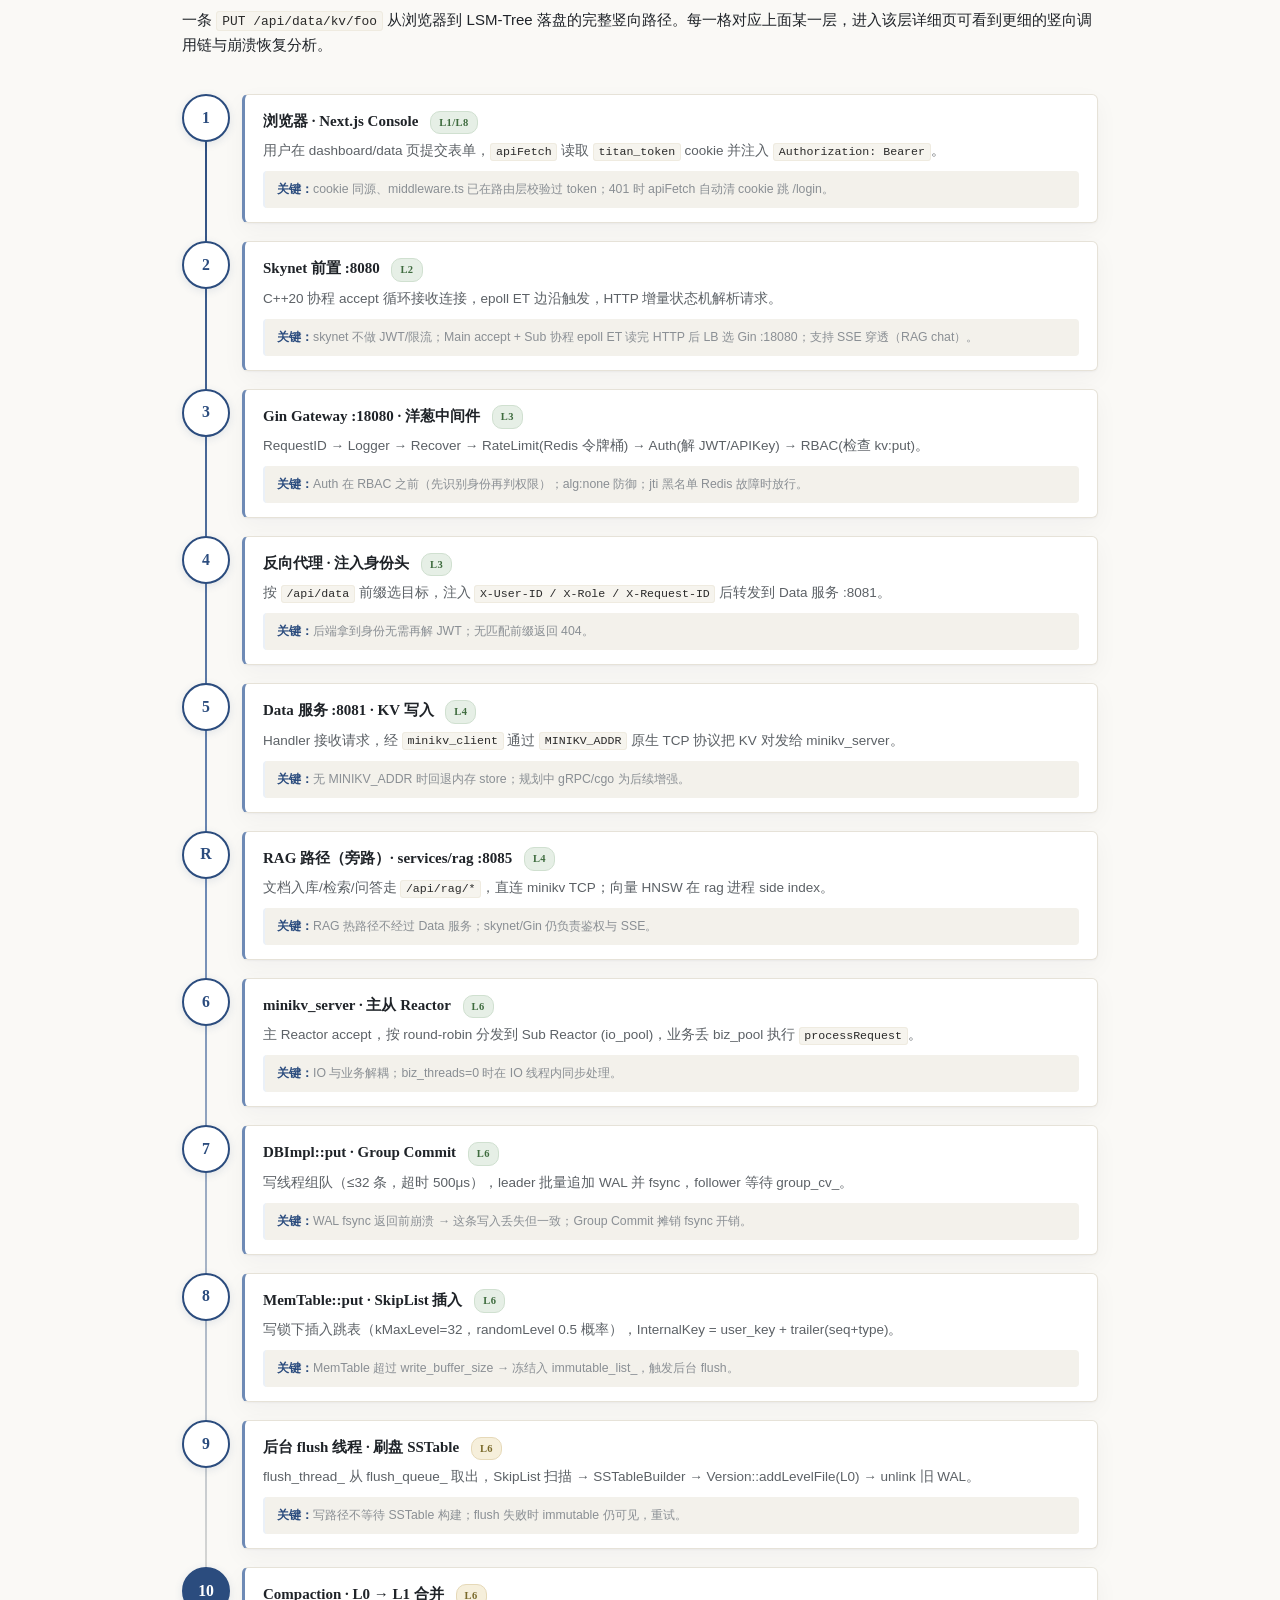
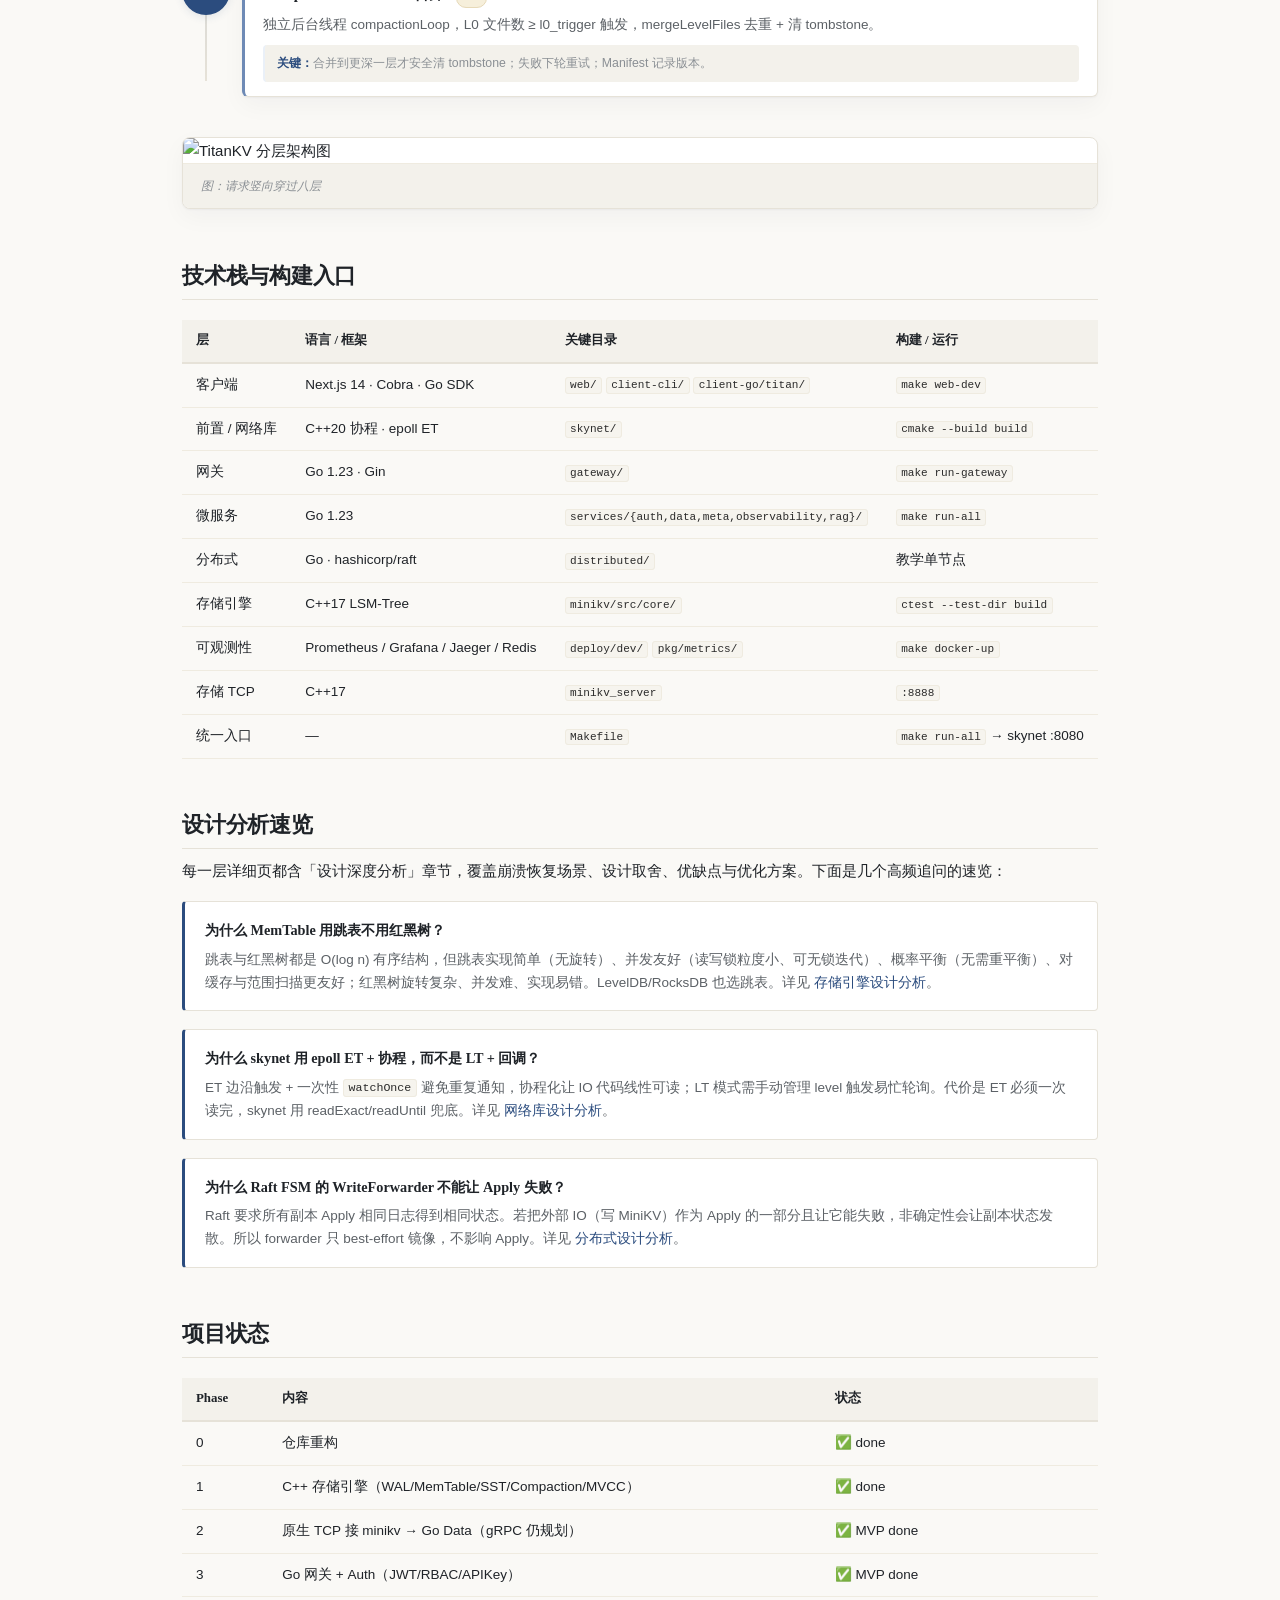
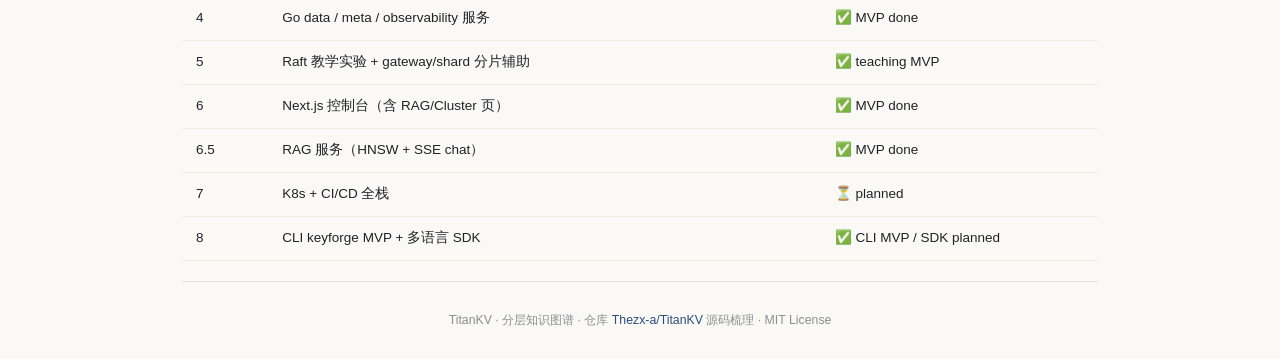
==== commit 3b7d0a13: "feat(storage): 落地工业化 P0/MVP 与引擎 T2 关键项 修复 tombstone/WAL/MANIFEST 正确性；补 SST 校验、Bloom 生命周期、MemTable O(" ====
--- a/docs/layers/index.html
+++ b/docs/layers/index.html
@@ -38,7 +38,7 @@
       <span><span class="dot"></span>Docker / Prometheus / Jaeger</span>
     </div>
     <figure class="hero-figure">
-      <img alt="TitanKV 数据流总览" src="architecture.svg" />
+      <img alt="TitanKV 数据流总览" src="https://trae-api-cn.mchost.guru/api/ide/v1/text_to_image?prompt=Minimalist%20editorial%20illustration%20of%20a%20distributed%20key-value%20storage%20data%20pipeline%20warm%20cream%20beige%20background%20deep%20navy%20blue%20and%20soft%20slate%20gray%20geometric%20shapes%20browser%20window%20connected%20by%20flowing%20data%20lines%20through%20gateway%20and%20microservice%20blocks%20down%20to%20a%20storage%20disk%20cylinder%20clean%20flat%20design%20soft%20ambient%20lighting%20elegant%20no%20text%20no%20words%20no%20letters&image_size=landscape_16_9" />
     </figure>
   </section>
 
@@ -207,7 +207,7 @@
     </div>
   </div>
 
-  <figure class="figure wide arch-svg-wrap"><img alt="TitanKV 分层架构图" src="architecture.svg" style="width:100%;height:auto"/><figcaption class="figcap">图：请求竖向穿过八层</figcaption></figure>
+  <figure class="figure wide arch-svg-wrap"><img alt="TitanKV 分层架构图" src="https://trae-api-cn.mchost.guru/api/ide/v1/text_to_image?prompt=Minimalist%20editorial%20illustration%20of%20an%20eight%20layer%20software%20architecture%20stack%20warm%20cream%20beige%20background%20deep%20navy%20blue%20eight%20horizontal%20layers%20stacked%20vertically%20with%20arrows%20flowing%20down%20through%20them%20client%20network%20gateway%20services%20distributed%20storage%20observability%20frontend%20clean%20geometric%20flat%20design%20soft%20slate%20gray%20accents%20elegant%20no%20text%20no%20words%20no%20letters&image_size=portrait_4_3" style="width:100%;height:auto"/><figcaption class="figcap">图：请求竖向穿过八层</figcaption></figure>
 
   <h2 id="stack">技术栈与构建入口</h2>
 
--- a/docs/layers/styles.css
+++ b/docs/layers/styles.css
@@ -784,7 +784,3 @@
 table.compare .lose { color: var(--ink-mute); }
 table.compare td code { font-size: .82em; }
 
-
-/* SVG architecture diagram */
-.arch-svg-wrap { margin: 1.5em 0; text-align: center; }
-.arch-svg-wrap img { max-width: 100%; height: auto; border-radius: 8px; box-shadow: var(--shadow); }
